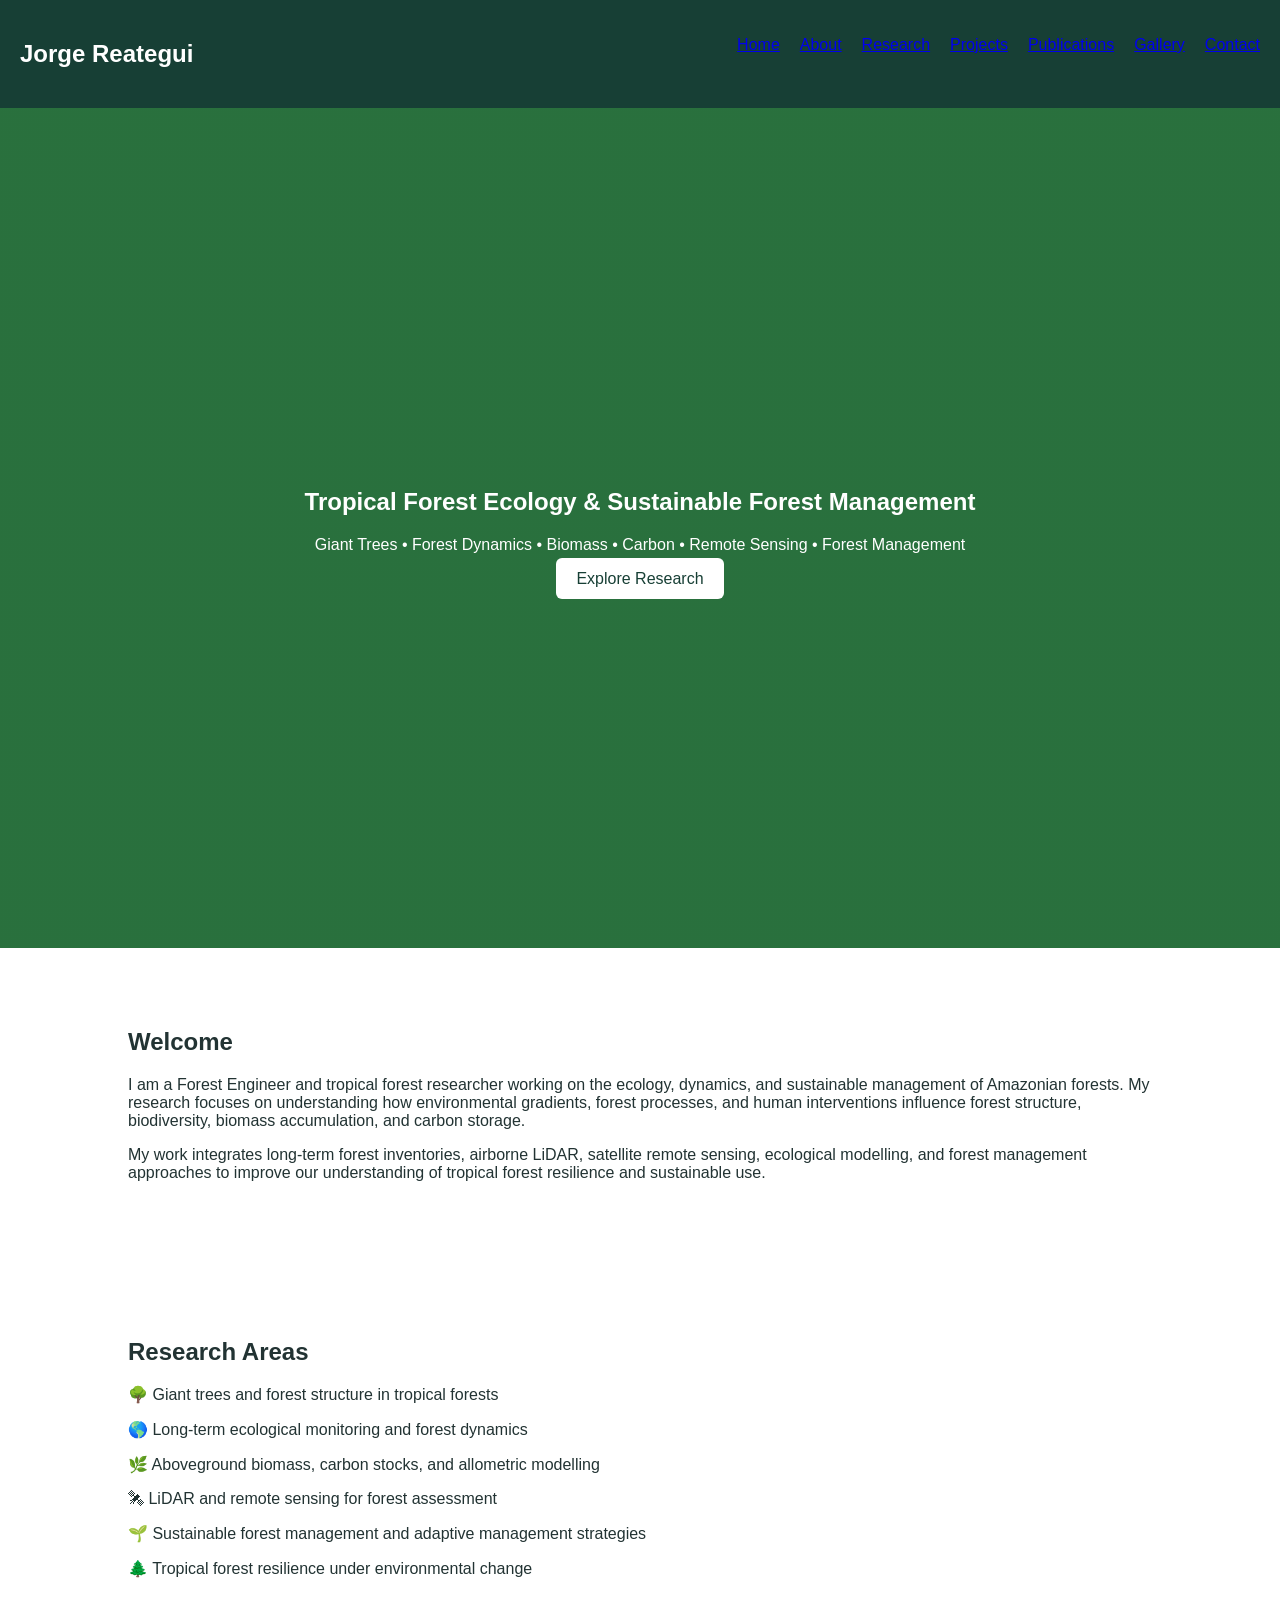
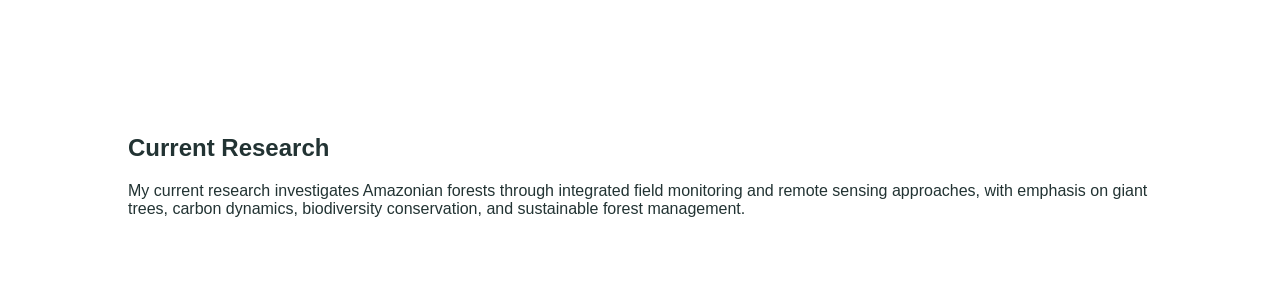
==== index.html @ a9cb4bea "Enhance index.html with new sections and content Updated the index.html file to include additional s" ====
<!DOCTYPE html>
<html>
<head>
<meta charset="utf-8">
<meta name="viewport" content="width=device-width,initial-scale=1">

<title>Jorge Reategui | Tropical Forest Ecology</title>

<link rel="stylesheet" href="css/style.css">

</head>

<body>

<header>
<nav>

<h2>Jorge Reategui</h2>

<ul>
<li><a href="#">Home</a></li>
<li><a href="about.html">About</a></li>
<li><a href="research.html">Research</a></li>
<li><a href="projects.html">Projects</a></li>
<li><a href="publications.html">Publications</a></li>
<li><a href="gallery.html">Gallery</a></li>
<li><a href="contact.html">Contact</a></li>
</ul>

</nav>
</header>


<section class="hero">

<div>

<h1>
Tropical Forest Ecology & Sustainable Forest Management
</h1>

<p>
Giant Trees • Forest Dynamics • Biomass • Carbon • Remote Sensing • Forest Management
</p>

<a class="btn" href="research.html">
Explore Research
</a>

</div>

</section>



<section>

<h2>Welcome</h2>

<p>
I am a Forest Engineer and tropical forest researcher working on the ecology,
dynamics, and sustainable management of Amazonian forests. My research focuses
on understanding how environmental gradients, forest processes, and human
interventions influence forest structure, biodiversity, biomass accumulation,
and carbon storage.
</p>


<p>
My work integrates long-term forest inventories, airborne LiDAR, satellite
remote sensing, ecological modelling, and forest management approaches to
improve our understanding of tropical forest resilience and sustainable use.
</p>

</section>



<section>

<h2>Research Areas</h2>

<p>
🌳 Giant trees and forest structure in tropical forests
</p>

<p>
🌎 Long-term ecological monitoring and forest dynamics
</p>

<p>
🌿 Aboveground biomass, carbon stocks, and allometric modelling
</p>

<p>
🛰 LiDAR and remote sensing for forest assessment
</p>

<p>
🌱 Sustainable forest management and adaptive management strategies
</p>

<p>
🌲 Tropical forest resilience under environmental change
</p>

</section>


<section>

<h2>Current Research</h2>

<p>
My current research investigates Amazonian forests through integrated field
monitoring and remote sensing approaches, with emphasis on giant trees,
carbon dynamics, biodiversity conservation, and sustainable forest management.
</p>

</section>



<script src="js/script.js"></script>

</body>
</html>
---- css/style.css ----
body{margin:0;font-family:Arial,sans-serif;color:#233}nav{display:flex;justify-content:space-between;padding:20px;background:#173F35;color:#fff}nav ul{display:flex;gap:20px;list-style:none}.hero{height:80vh;display:flex;align-items:center;justify-content:center;background:linear-gradient(rgba(0,0,0,.4),rgba(0,0,0,.4)),#4b6;color:#fff;text-align:center}.btn{background:#fff;color:#173F35;padding:12px 20px;text-decoration:none;border-radius:6px}section{padding:60px 10%}
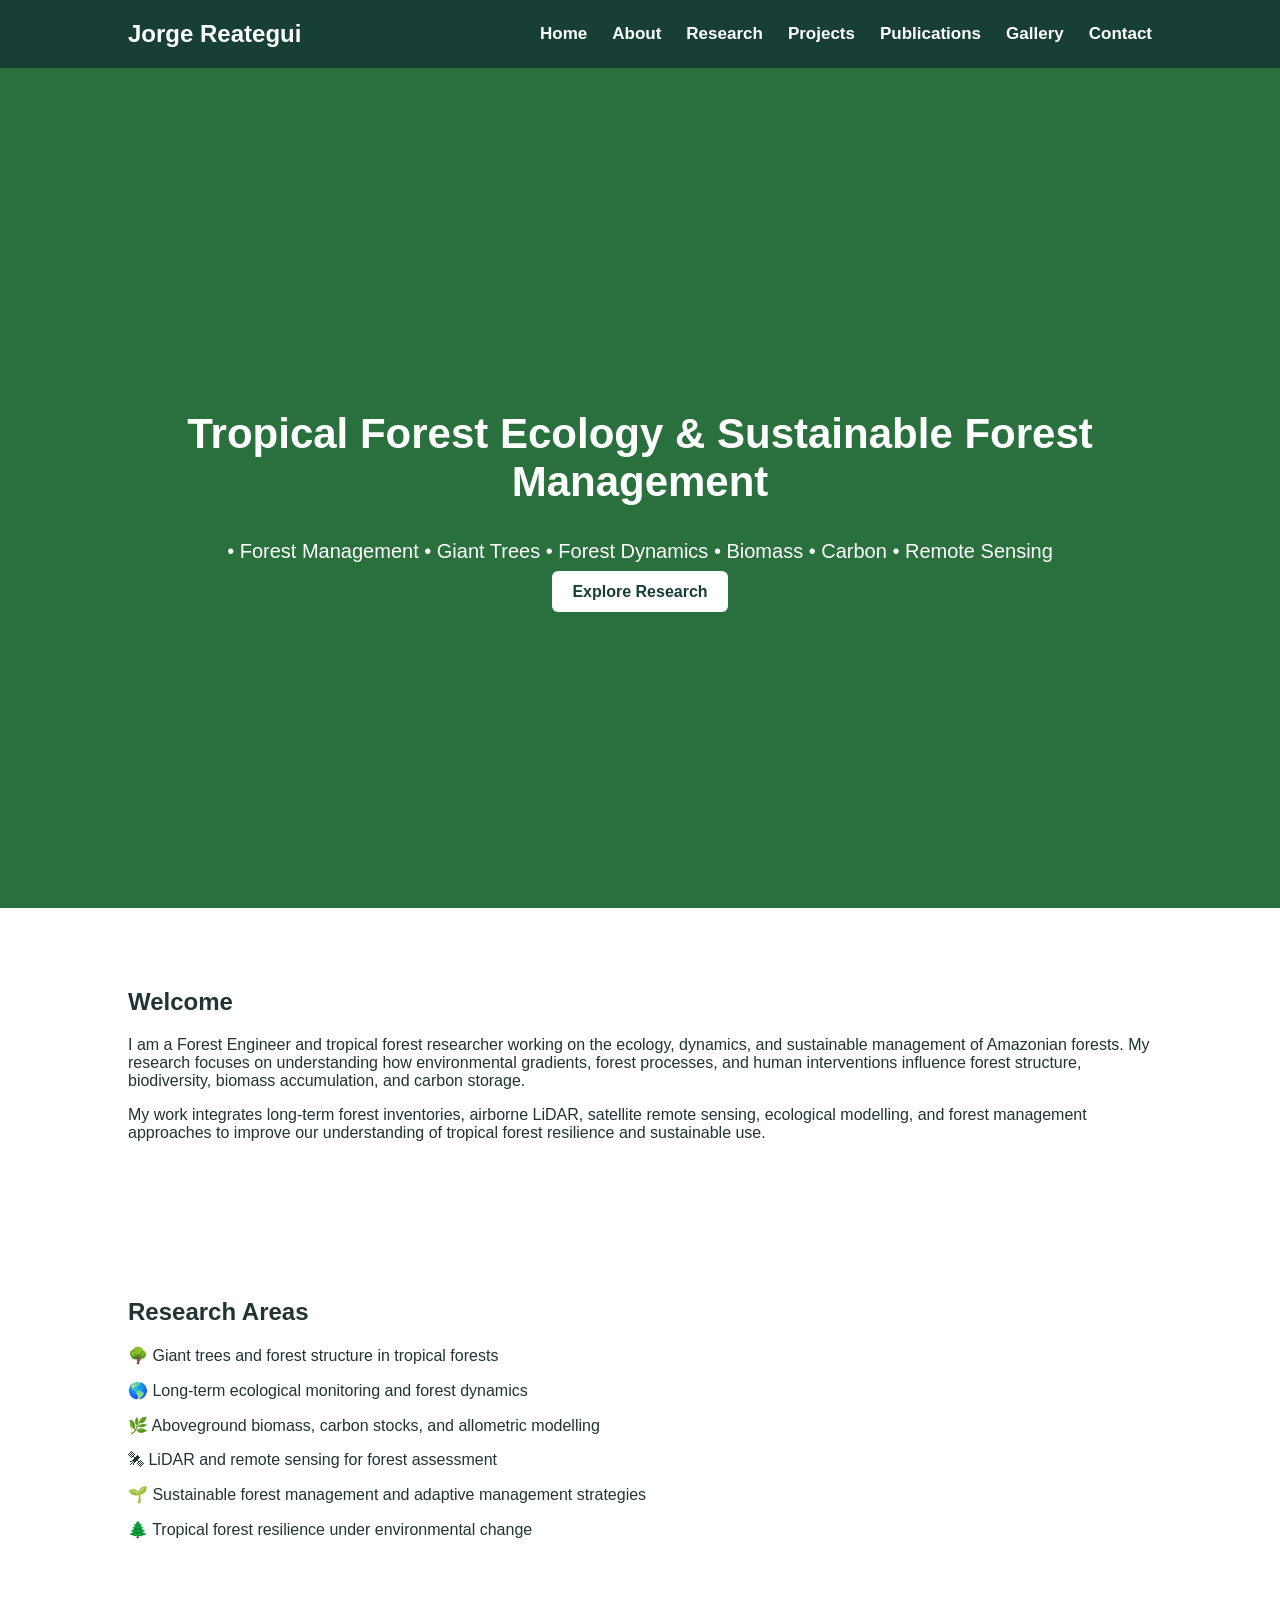
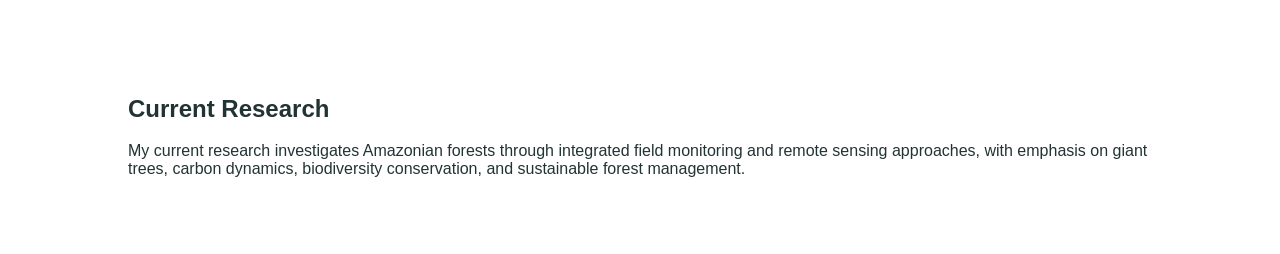
==== commit d7353860: "Rearrange bullet points in index.html" ====
--- a/index.html
+++ b/index.html
@@ -3,20 +3,13 @@
 <head>
 <meta charset="utf-8">
 <meta name="viewport" content="width=device-width,initial-scale=1">
-
 <title>Jorge Reategui | Tropical Forest Ecology</title>
-
 <link rel="stylesheet" href="css/style.css">
-
 </head>
-
 <body>
-
 <header>
 <nav>
-
 <h2>Jorge Reategui</h2>
-
 <ul>
 <li><a href="#">Home</a></li>
 <li><a href="about.html">About</a></li>
@@ -26,37 +19,24 @@
 <li><a href="gallery.html">Gallery</a></li>
 <li><a href="contact.html">Contact</a></li>
 </ul>
-
 </nav>
 </header>
-
-
 <section class="hero">
-
 <div>
-
 <h1>
 Tropical Forest Ecology & Sustainable Forest Management
 </h1>
-
 <p>
-Giant Trees • Forest Dynamics • Biomass • Carbon • Remote Sensing • Forest Management
+• Forest Management • Giant Trees • Forest Dynamics • Biomass • Carbon • Remote Sensing 
 </p>
-
 <a class="btn" href="research.html">
 Explore Research
 </a>
-
 </div>
-
 </section>
 
-
-
 <section>
-
 <h2>Welcome</h2>
-
 <p>
 I am a Forest Engineer and tropical forest researcher working on the ecology,
 dynamics, and sustainable management of Amazonian forests. My research focuses
@@ -65,58 +45,42 @@
 and carbon storage.
 </p>
 
-
 <p>
 My work integrates long-term forest inventories, airborne LiDAR, satellite
 remote sensing, ecological modelling, and forest management approaches to
 improve our understanding of tropical forest resilience and sustainable use.
 </p>
-
 </section>
 
-
-
 <section>
-
 <h2>Research Areas</h2>
-
 <p>
 🌳 Giant trees and forest structure in tropical forests
 </p>
-
 <p>
 🌎 Long-term ecological monitoring and forest dynamics
 </p>
-
 <p>
 🌿 Aboveground biomass, carbon stocks, and allometric modelling
 </p>
-
 <p>
 🛰 LiDAR and remote sensing for forest assessment
 </p>
-
 <p>
 🌱 Sustainable forest management and adaptive management strategies
 </p>
-
 <p>
 🌲 Tropical forest resilience under environmental change
 </p>
-
 </section>
 
-
 <section>
-
 <h2>Current Research</h2>
-
 <p>
 My current research investigates Amazonian forests through integrated field
 monitoring and remote sensing approaches, with emphasis on giant trees,
 carbon dynamics, biodiversity conservation, and sustainable forest management.
 </p>
-
 </section>
 
 
--- a/css/style.css
+++ b/css/style.css
@@ -1 +1,73 @@
-body{margin:0;font-family:Arial,sans-serif;color:#233}nav{display:flex;justify-content:space-between;padding:20px;background:#173F35;color:#fff}nav ul{display:flex;gap:20px;list-style:none}.hero{height:80vh;display:flex;align-items:center;justify-content:center;background:linear-gradient(rgba(0,0,0,.4),rgba(0,0,0,.4)),#4b6;color:#fff;text-align:center}.btn{background:#fff;color:#173F35;padding:12px 20px;text-decoration:none;border-radius:6px}section{padding:60px 10%}+body{
+    margin:0;
+    font-family:Arial,sans-serif;
+    color:#233;
+}
+
+nav{
+    display:flex;
+    justify-content:space-between;
+    align-items:center;
+    padding:20px 10%;
+    background:#173F35;
+    color:#fff;
+}
+
+nav h2{
+    margin:0;
+    color:#fff;
+}
+
+
+nav ul{
+    display:flex;
+    gap:25px;
+    list-style:none;
+    margin:0;
+    padding:0;
+}
+
+nav ul li a{
+    color:#ffffff;
+    text-decoration:none;
+    font-weight:600;
+    font-size:17px;
+}
+
+nav ul li a:hover{
+    color:#8fd694;
+}
+
+.hero{
+    height:80vh;
+    display:flex;
+    align-items:center;
+    justify-content:center;
+    background:
+    linear-gradient(rgba(0,0,0,.4),rgba(0,0,0,.4)),
+    #4b6;
+    color:#fff;
+    text-align:center;
+}
+
+.hero h1{
+    font-size:42px;
+}
+
+.hero p{
+    font-size:20px;
+}
+
+.btn{
+    background:#fff;
+    color:#173F35;
+    padding:12px 20px;
+    text-decoration:none;
+    border-radius:6px;
+    font-weight:bold;
+}
+
+
+section{
+    padding:60px 10%;
+}
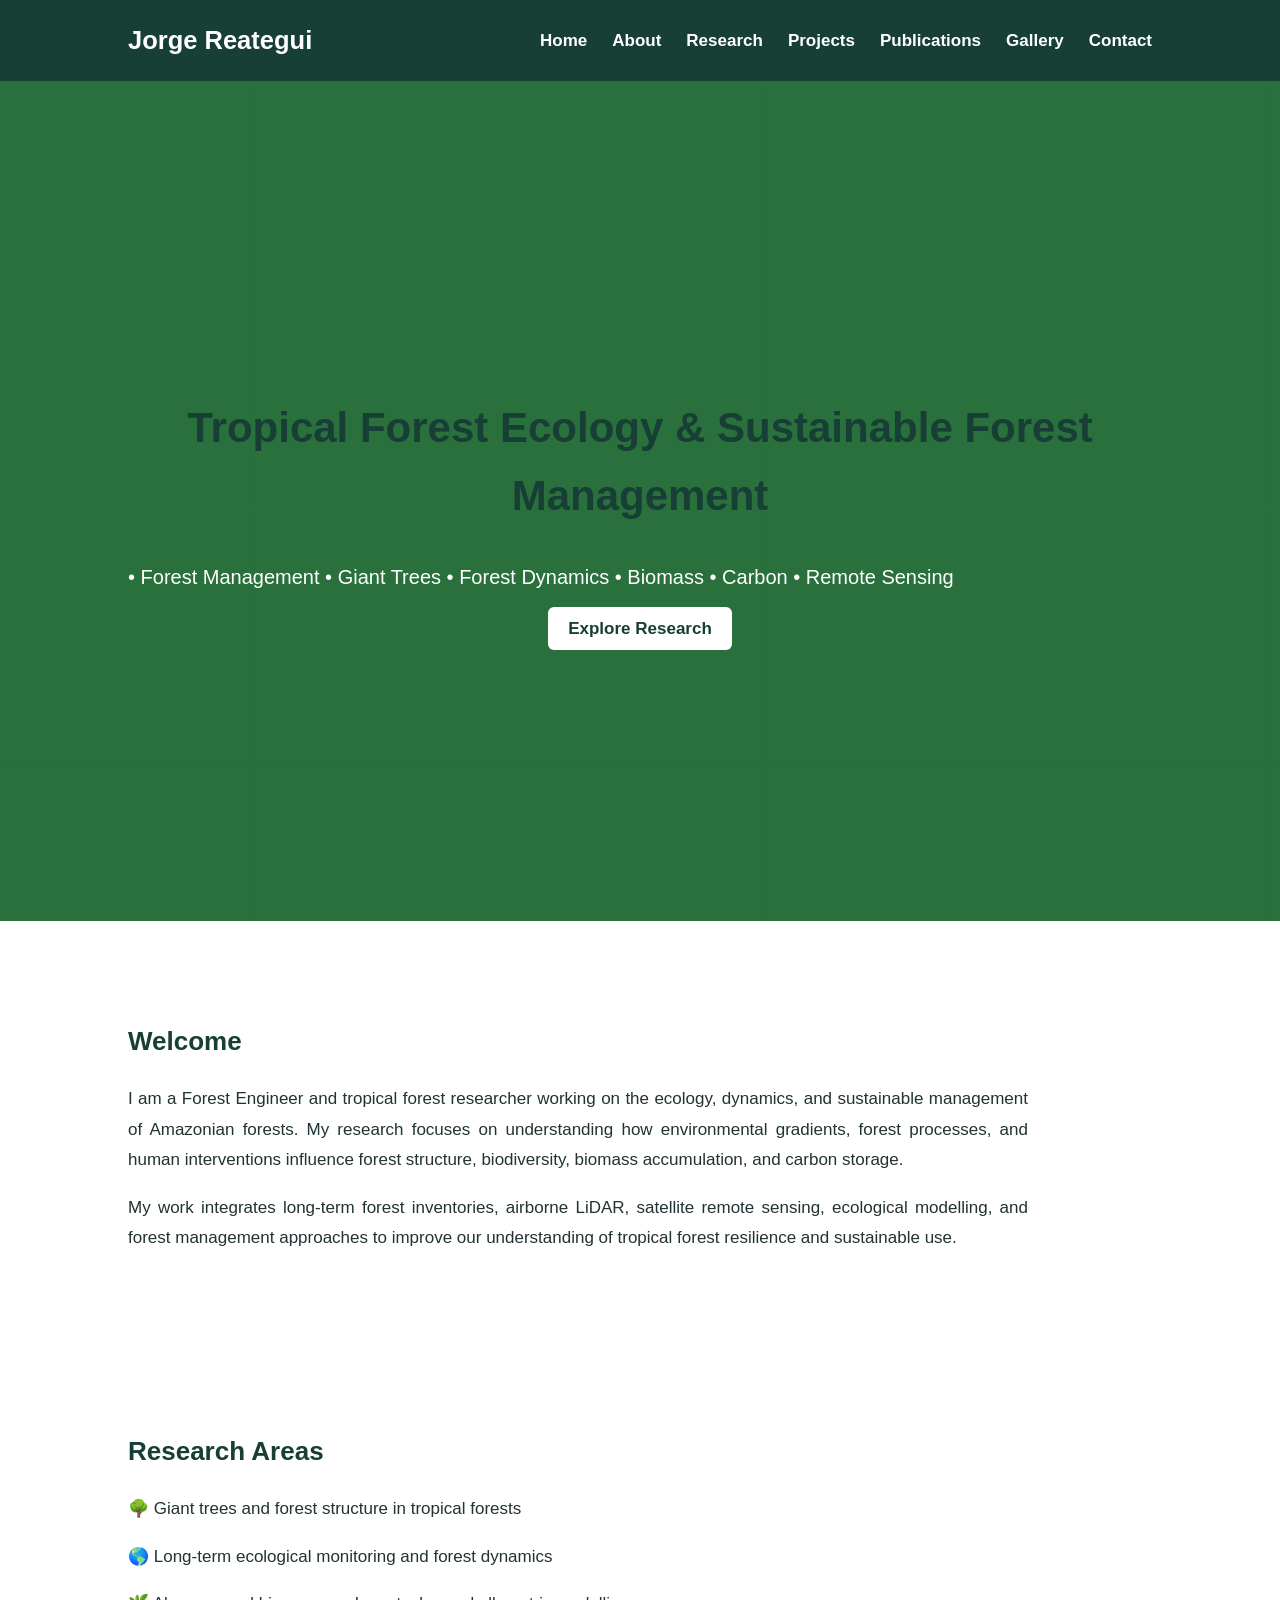
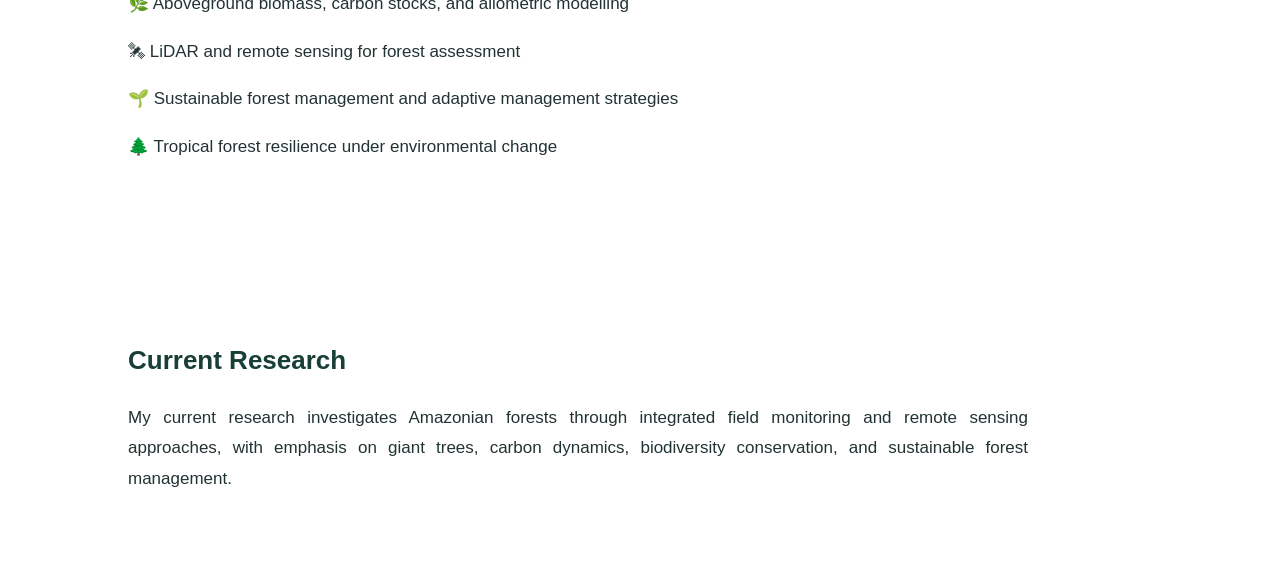
==== commit 55a17564: "Update title in index.html to include full name" ====
--- a/index.html
+++ b/index.html
@@ -3,7 +3,7 @@
 <head>
 <meta charset="utf-8">
 <meta name="viewport" content="width=device-width,initial-scale=1">
-<title>Jorge Reategui | Tropical Forest Ecology</title>
+<title>Jorge Luis Reategui-Betancourt | Tropical Forest Ecology</title>
 <link rel="stylesheet" href="css/style.css">
 </head>
 <body>
--- a/css/style.css
+++ b/css/style.css
@@ -1,7 +1,9 @@
 body{
     margin:0;
-    font-family:Arial,sans-serif;
+    font-family:"Arial", sans-serif;
     color:#233;
+    font-size:17px;
+    line-height:1.6;
 }
 
 nav{
@@ -66,8 +68,25 @@
     border-radius:6px;
     font-weight:bold;
 }
-
+section p {
+    text-align: justify;
+    line-height: 1.8;
+    max-width: 900px;
+}
 
 section{
     padding:60px 10%;
 }
+
+section h1{
+    font-size:36px;
+    color:#173F35;
+    margin-bottom:30px;
+}
+
+
+section h2{
+    font-size:26px;
+    color:#173F35;
+    margin-top:40px;
+}
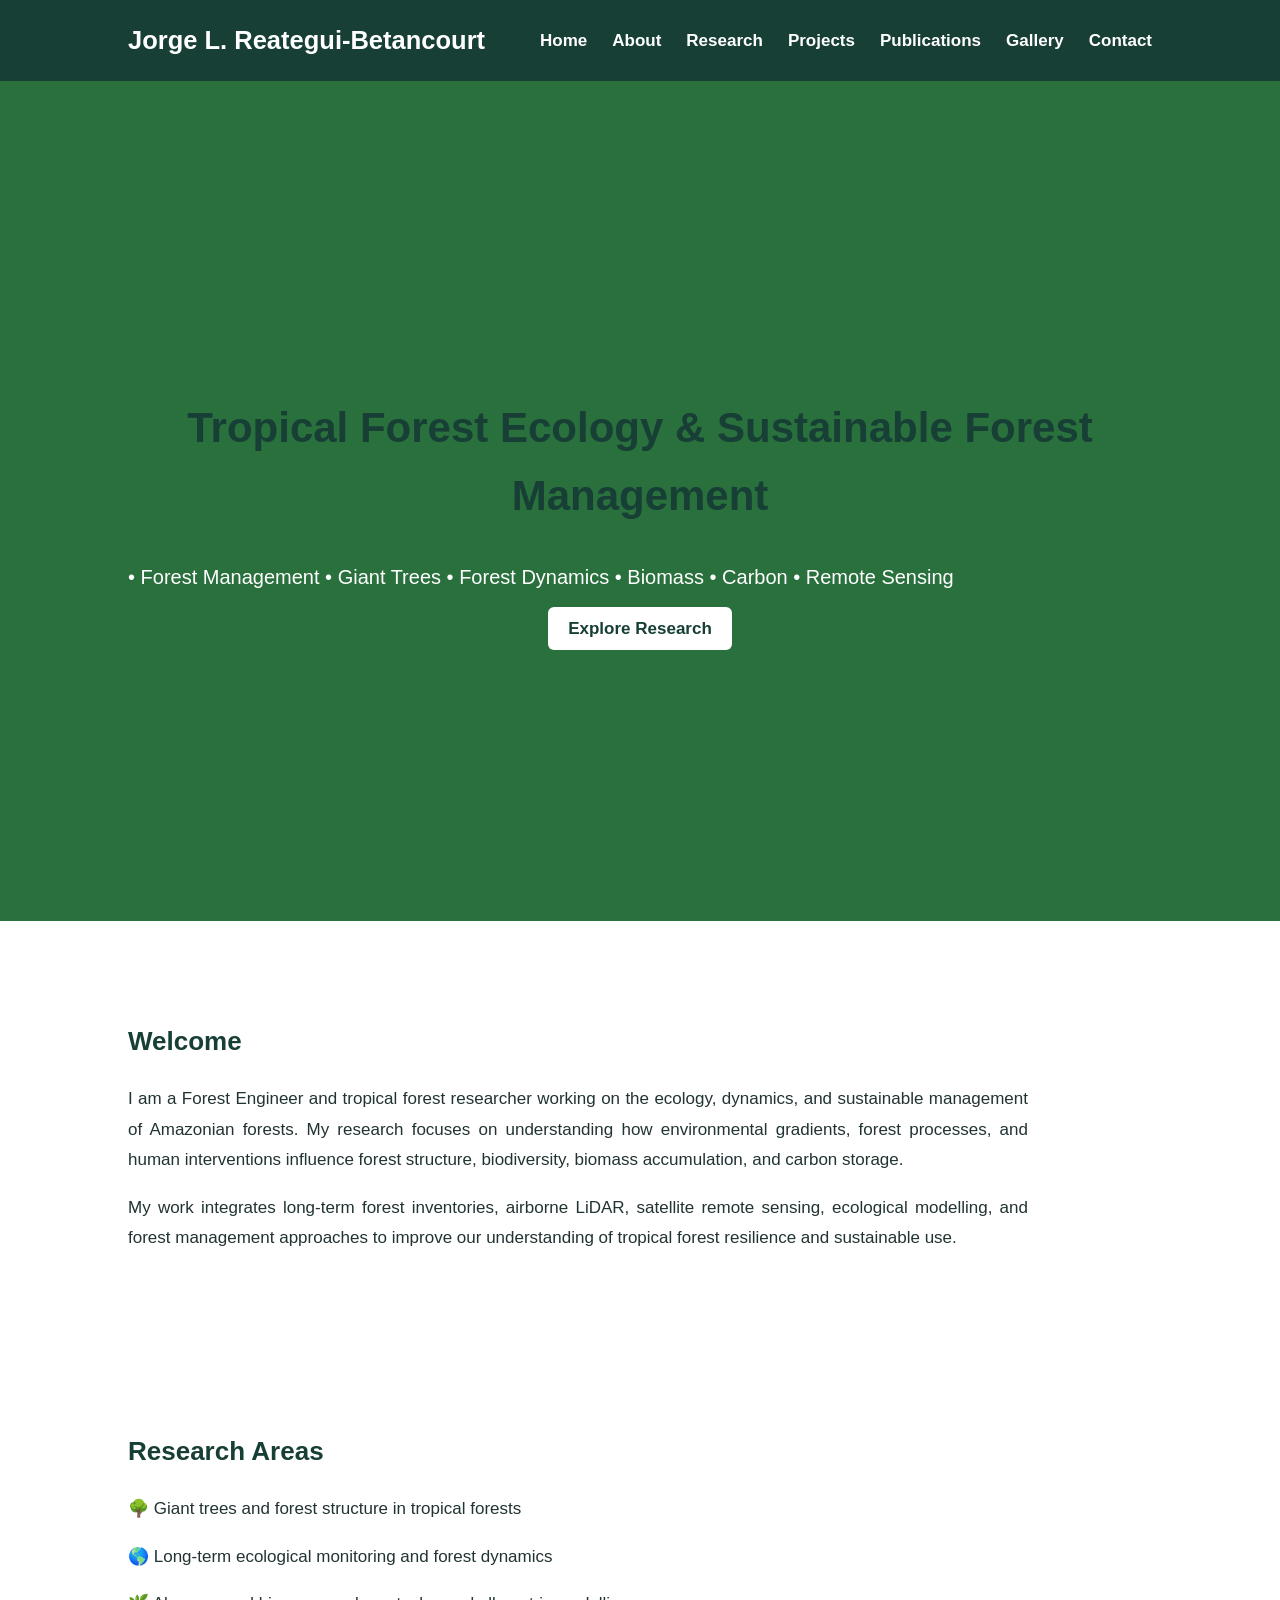
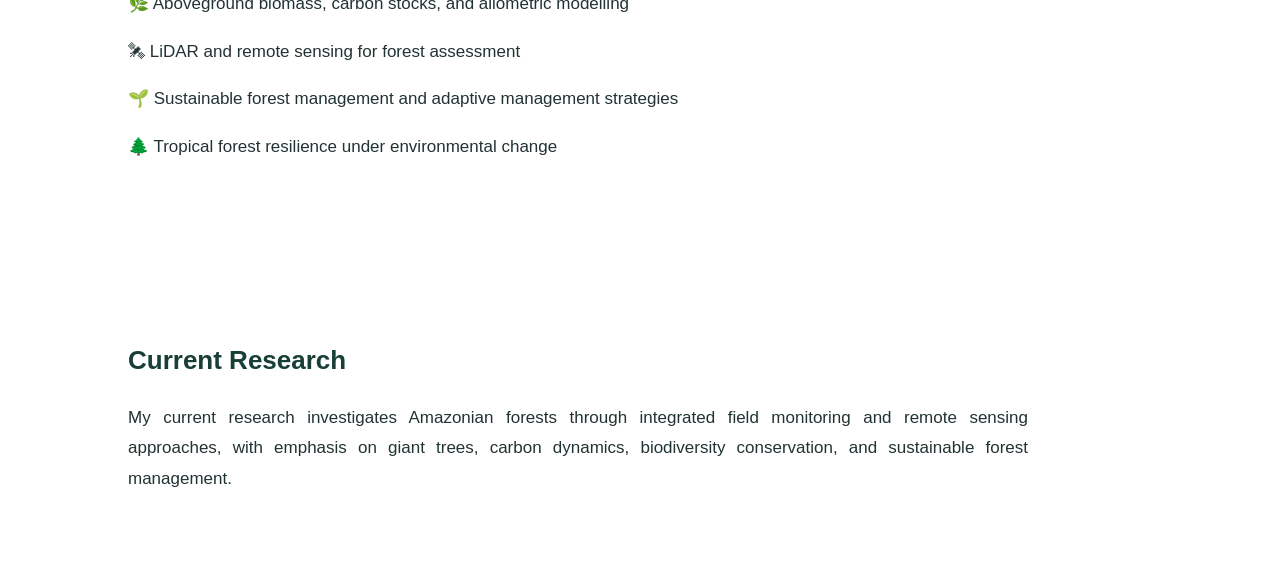
==== commit 9f2e858a: "Update index.html" ====
--- a/index.html
+++ b/index.html
@@ -3,13 +3,13 @@
 <head>
 <meta charset="utf-8">
 <meta name="viewport" content="width=device-width,initial-scale=1">
-<title>Jorge Luis Reategui-Betancourt | Tropical Forest Ecology</title>
+<title>Jorge L. Reategui-Betancourt | Tropical Forest Ecology</title>
 <link rel="stylesheet" href="css/style.css">
 </head>
 <body>
 <header>
 <nav>
-<h2>Jorge Reategui</h2>
+<h2>Jorge L. Reategui-Betancourt</h2>
 <ul>
 <li><a href="#">Home</a></li>
 <li><a href="about.html">About</a></li>
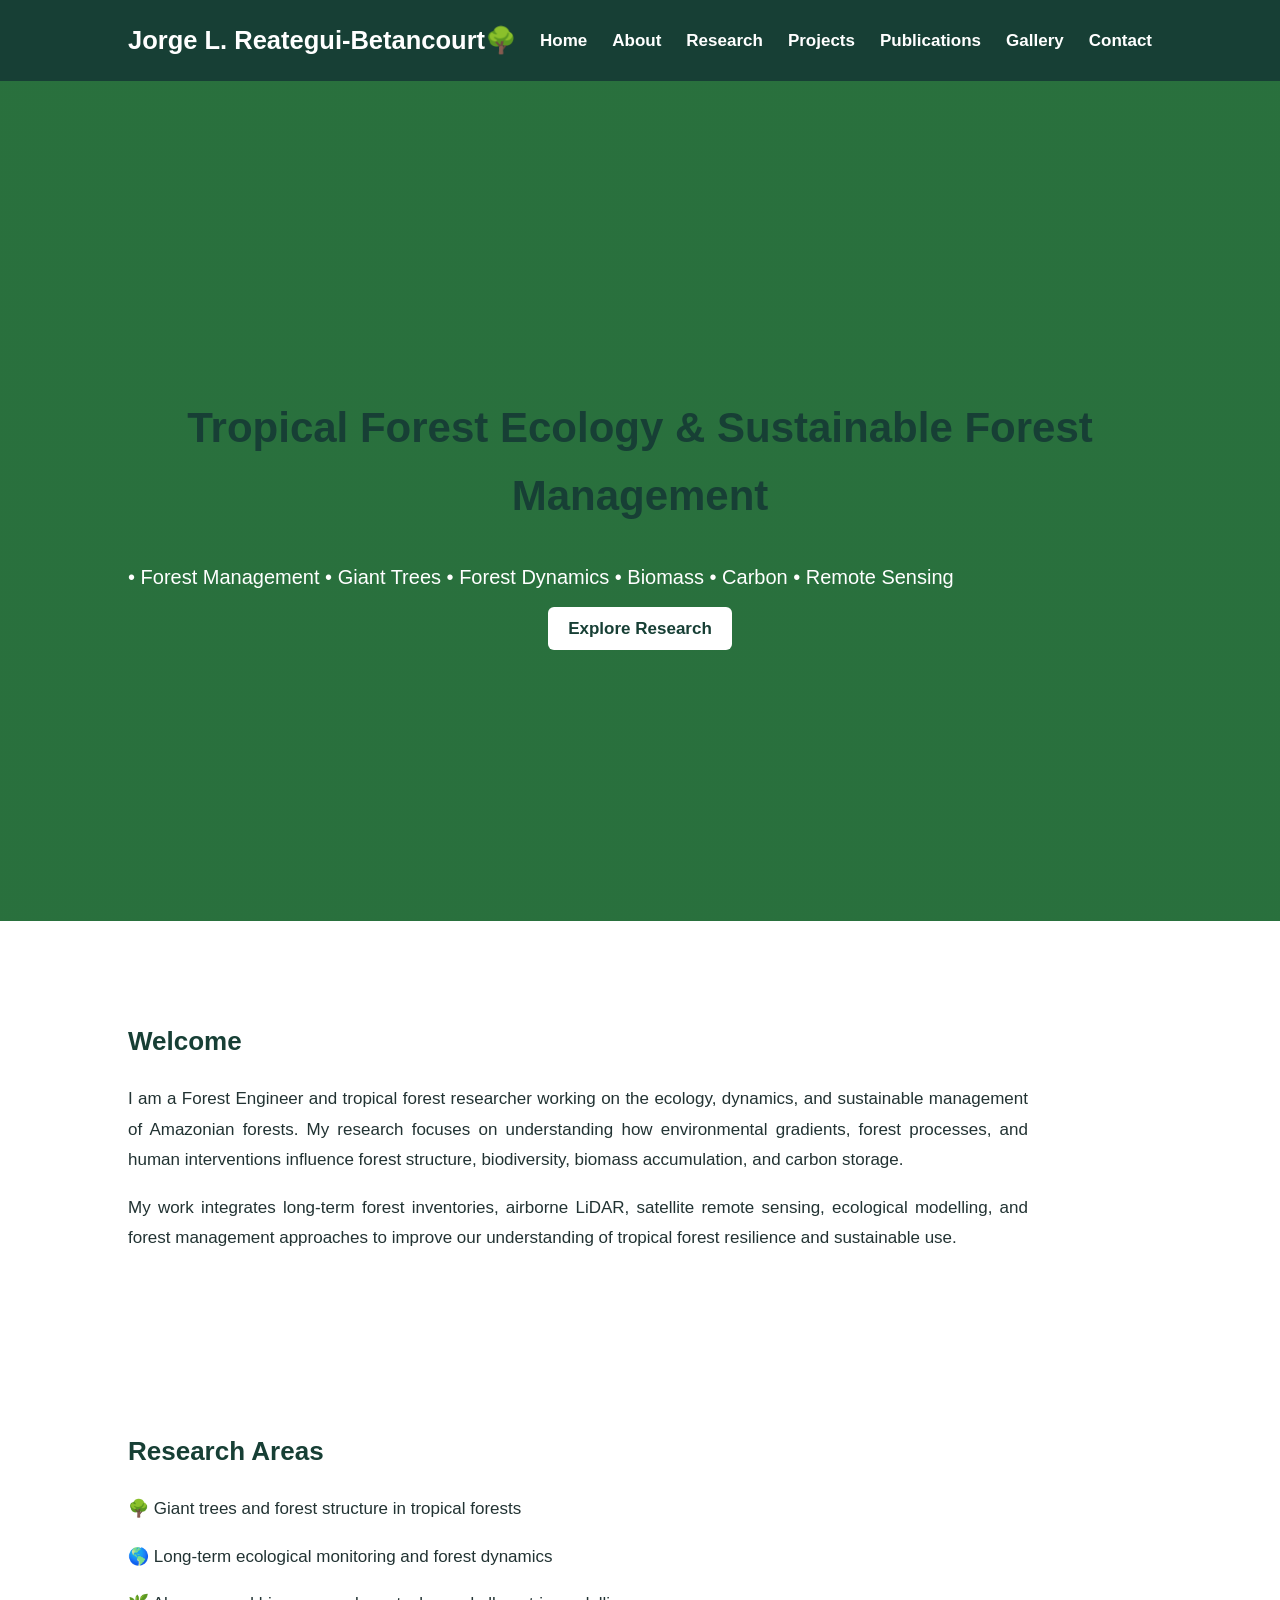
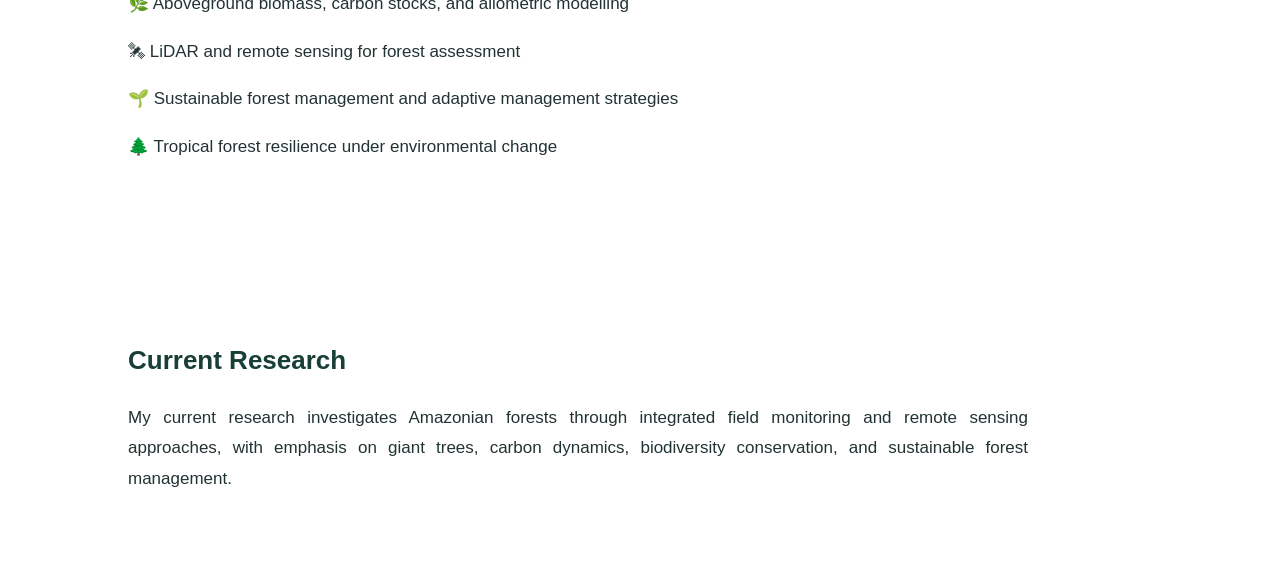
==== commit ba29495d: "Update index.html" ====
--- a/index.html
+++ b/index.html
@@ -9,7 +9,7 @@
 <body>
 <header>
 <nav>
-<h2>Jorge L. Reategui-Betancourt</h2>
+<h2>Jorge L. Reategui-Betancourt🌳</h2>
 <ul>
 <li><a href="#">Home</a></li>
 <li><a href="about.html">About</a></li>
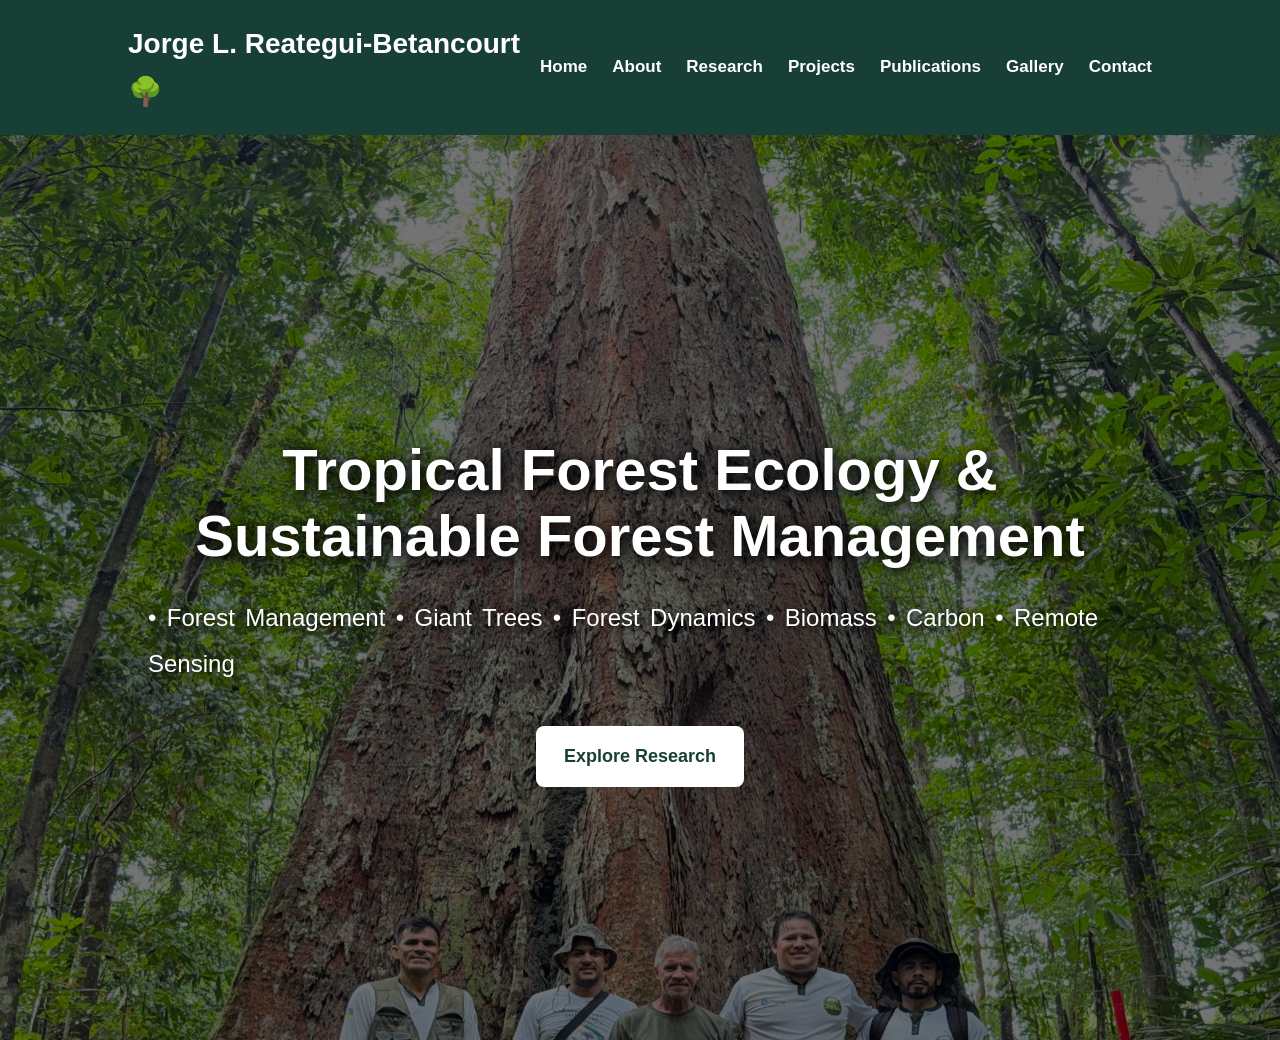
==== commit 8736e4fd: "Remove personal and research information from index.html Removed sections about personal introductio" ====
--- a/index.html
+++ b/index.html
@@ -35,52 +35,7 @@
 </div>
 </section>
 
-<section>
-<h2>Welcome</h2>
-<p>
-I am a Forest Engineer and tropical forest researcher working on the ecology,
-dynamics, and sustainable management of Amazonian forests. My research focuses
-on understanding how environmental gradients, forest processes, and human
-interventions influence forest structure, biodiversity, biomass accumulation,
-and carbon storage.
-</p>
 
-<p>
-My work integrates long-term forest inventories, airborne LiDAR, satellite
-remote sensing, ecological modelling, and forest management approaches to
-improve our understanding of tropical forest resilience and sustainable use.
-</p>
-</section>
-
-<section>
-<h2>Research Areas</h2>
-<p>
-🌳 Giant trees and forest structure in tropical forests
-</p>
-<p>
-🌎 Long-term ecological monitoring and forest dynamics
-</p>
-<p>
-🌿 Aboveground biomass, carbon stocks, and allometric modelling
-</p>
-<p>
-🛰 LiDAR and remote sensing for forest assessment
-</p>
-<p>
-🌱 Sustainable forest management and adaptive management strategies
-</p>
-<p>
-🌲 Tropical forest resilience under environmental change
-</p>
-</section>
-
-<section>
-<h2>Current Research</h2>
-<p>
-My current research investigates Amazonian forests through integrated field
-monitoring and remote sensing approaches, with emphasis on giant trees,
-carbon dynamics, biodiversity conservation, and sustainable forest management.
-</p>
 </section>
 
 
--- a/css/style.css
+++ b/css/style.css
@@ -1,10 +1,20 @@
+/* =====================================================
+   GENERAL
+===================================================== */
+
 body{
     margin:0;
-    font-family:"Arial", sans-serif;
+    font-family:Arial, Helvetica, sans-serif;
+    font-size:17px;
+    line-height:1.7;
     color:#233;
-    font-size:17px;
-    line-height:1.6;
-}
+    background:#ffffff;
+}
+
+
+/* =====================================================
+   NAVIGATION
+===================================================== */
 
 nav{
     display:flex;
@@ -12,14 +22,14 @@
     align-items:center;
     padding:20px 10%;
     background:#173F35;
-    color:#fff;
+    color:#ffffff;
 }
 
 nav h2{
     margin:0;
-    color:#fff;
-}
-
+    font-size:28px;
+    color:#ffffff;
+}
 
 nav ul{
     display:flex;
@@ -34,59 +44,277 @@
     text-decoration:none;
     font-weight:600;
     font-size:17px;
+    transition:0.3s ease;
 }
 
 nav ul li a:hover{
-    color:#8fd694;
-}
+    color:#9fd88f;
+}
+
+
+/* =====================================================
+   HERO
+===================================================== */
 
 .hero{
-    height:80vh;
+
+    height:85vh;
+
     display:flex;
+    justify-content:center;
     align-items:center;
+
+    background:
+    linear-gradient(
+        rgba(0,0,0,.55),
+        rgba(0,0,0,.55)
+    ),
+    url("../images/IMG_4850.jpg");
+
+    background-size:cover;
+
+    /* Ajuste se desejar mover a imagem */
+    background-position:center center;
+
+    background-repeat:no-repeat;
+
+    text-align:center;
+
+    color:#ffffff;
+
+}
+
+.hero div{
+
+    max-width:1100px;
+    padding:20px;
+
+}
+
+.hero h1{
+
+    font-size:58px;
+    font-weight:700;
+    line-height:1.15;
+
+    margin-bottom:25px;
+
+    color:#ffffff;
+
+    text-shadow:
+        3px 3px 12px rgba(0,0,0,.90),
+        0px 0px 20px rgba(0,0,0,.70);
+
+}
+
+.hero p{
+
+    font-size:24px;
+
+    margin-bottom:40px;
+
+    color:#ffffff;
+
+    text-shadow:
+        2px 2px 10px rgba(0,0,0,.90);
+
+}
+
+.btn{
+
+    display:inline-block;
+
+    background:#ffffff;
+
+    color:#173F35;
+
+    text-decoration:none;
+
+    padding:15px 28px;
+
+    border-radius:8px;
+
+    font-size:18px;
+
+    font-weight:bold;
+
+    transition:.3s;
+
+}
+
+.btn:hover{
+
+    background:#9fd88f;
+
+    transform:translateY(-2px);
+
+}
+
+
+/* =====================================================
+   CONTENT
+===================================================== */
+
+section{
+
+    padding:70px 10%;
+
+}
+
+section h1{
+
+    font-size:40px;
+
+    color:#173F35;
+
+    margin-bottom:25px;
+
+}
+
+section h2{
+
+    font-size:28px;
+
+    color:#173F35;
+
+    margin-top:45px;
+
+    margin-bottom:20px;
+
+}
+
+section p{
+
+    text-align:justify;
+
+    max-width:950px;
+
+    line-height:1.9;
+
+    margin-bottom:18px;
+
+}
+
+
+/* =====================================================
+   ABOUT IMAGES
+===================================================== */
+
+.about-images{
+
+    display:flex;
+
     justify-content:center;
-    background:
-    linear-gradient(rgba(0,0,0,.4),rgba(0,0,0,.4)),
-    #4b6;
-    color:#fff;
-    text-align:center;
-}
-
-.hero h1{
-    font-size:42px;
-}
-
-.hero p{
-    font-size:20px;
-}
-
-.btn{
-    background:#fff;
-    color:#173F35;
-    padding:12px 20px;
-    text-decoration:none;
-    border-radius:6px;
-    font-weight:bold;
-}
-section p {
-    text-align: justify;
-    line-height: 1.8;
-    max-width: 900px;
-}
-
-section{
-    padding:60px 10%;
-}
-
-section h1{
-    font-size:36px;
-    color:#173F35;
-    margin-bottom:30px;
-}
-
-
-section h2{
-    font-size:26px;
-    color:#173F35;
-    margin-top:40px;
-}
+
+    gap:35px;
+
+    flex-wrap:wrap;
+
+    margin:40px 0;
+
+}
+
+.about-images img{
+
+    width:420px;
+
+    max-width:100%;
+
+    border-radius:12px;
+
+    box-shadow:0 8px 20px rgba(0,0,0,.25);
+
+    transition:.3s;
+
+}
+
+.about-images img:hover{
+
+    transform:scale(1.02);
+
+}
+
+
+/* =====================================================
+   RESPONSIVE
+===================================================== */
+
+@media (max-width:900px){
+
+    nav{
+
+        flex-direction:column;
+
+        gap:20px;
+
+    }
+
+    nav ul{
+
+        flex-wrap:wrap;
+
+        justify-content:center;
+
+    }
+
+    .hero{
+
+        height:75vh;
+
+        padding:20px;
+
+    }
+
+    .hero h1{
+
+        font-size:38px;
+
+    }
+
+    .hero p{
+
+        font-size:19px;
+
+    }
+
+    .btn{
+
+        font-size:16px;
+
+        padding:12px 22px;
+
+    }
+
+    section{
+
+        padding:50px 8%;
+
+    }
+
+    section h1{
+
+        font-size:32px;
+
+    }
+
+    section h2{
+
+        font-size:24px;
+
+    }
+
+    .about-images{
+
+        flex-direction:column;
+
+        align-items:center;
+
+    }
+
+    .about-images img{
+
+        width:90%;
+
+    }
+
+}
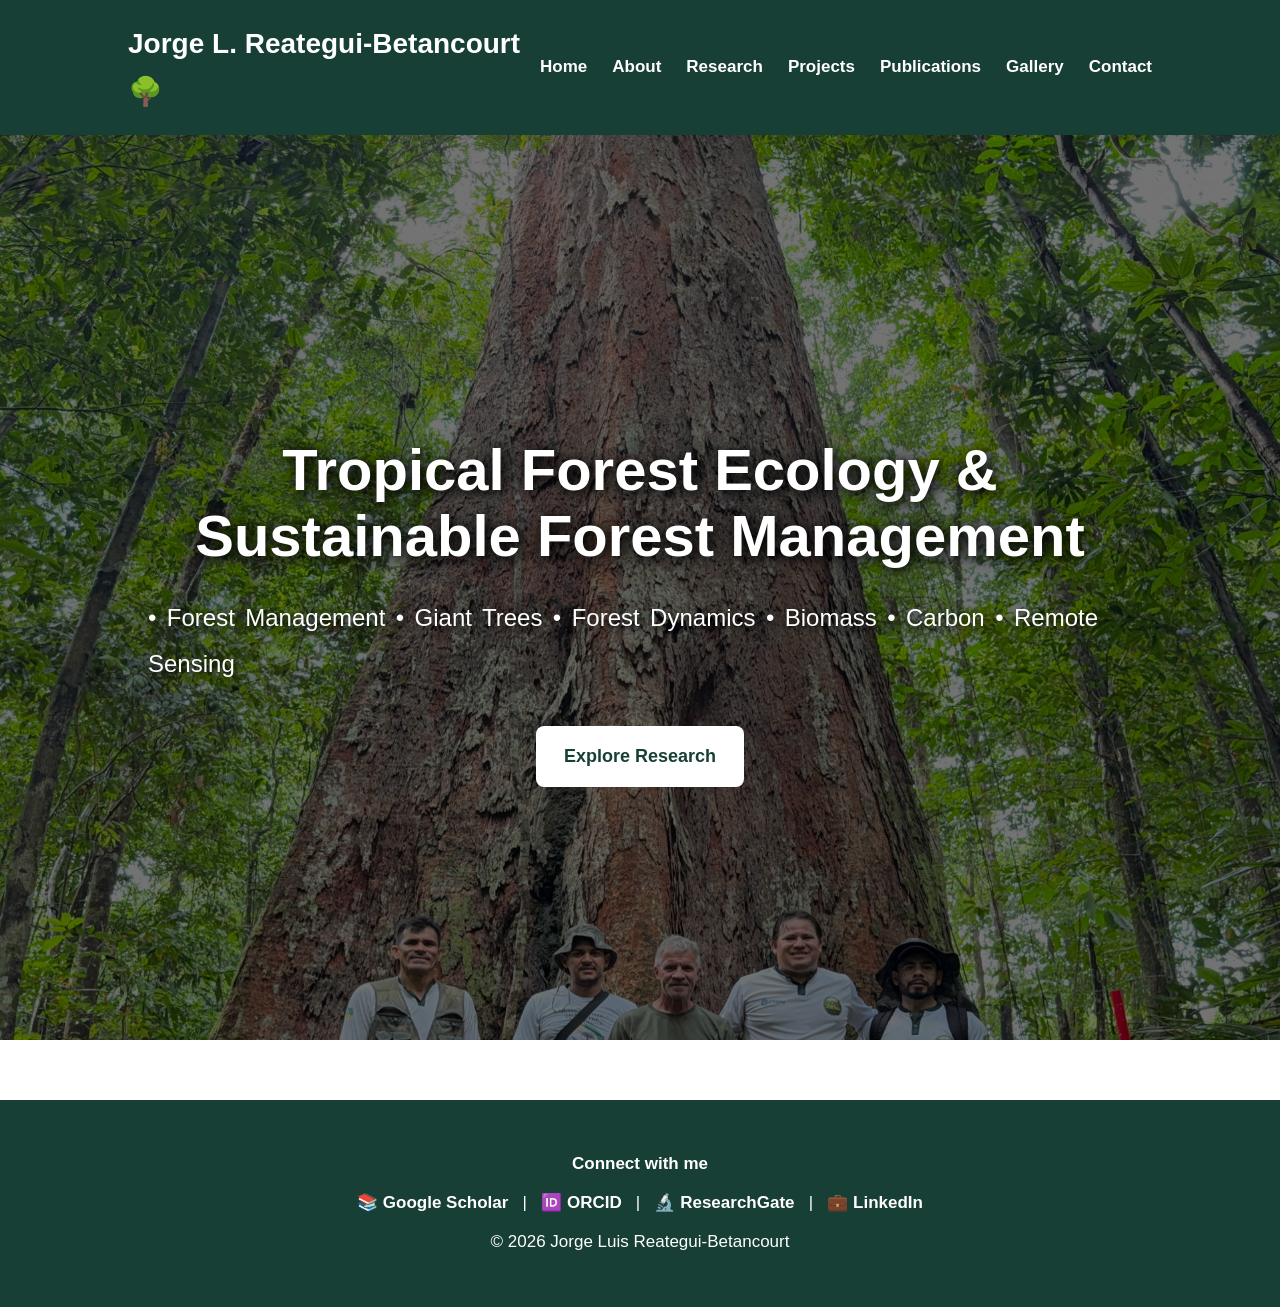
==== commit 8eda4c77: "Add footer section with links and copyright Added footer with social media links and copyright notic" ====
--- a/index.html
+++ b/index.html
@@ -38,7 +38,33 @@
 
 </section>
 
+<footer>
 
+<p><strong>Connect with me</strong></p>
+
+<p>
+
+<a href="https://scholar.google.com/citations?user=9z3bAhwAAAAJ&hl=pt-BR&oi=ao" target="_blank">📚 Google Scholar</a>
+
+&nbsp;&nbsp;|&nbsp;&nbsp;
+
+<a href="https://orcid.org/0000-0002-1999-3001" target="_blank">🆔 ORCID</a>
+
+&nbsp;&nbsp;|&nbsp;&nbsp;
+
+<a href="https://www.researchgate.net/profile/Jorge-Reategui-Betancourt" target="_blank">🔬 ResearchGate</a>
+
+&nbsp;&nbsp;|&nbsp;&nbsp;
+
+<a href="https://www.linkedin.com/in/jorge-luis-reategui-betancourt-003539169/" target="_blank">💼 LinkedIn</a>
+
+</p>
+
+<p>
+© 2026 Jorge Luis Reategui-Betancourt
+</p>
+
+</footer>
 
 <script src="js/script.js"></script>
 
--- a/css/style.css
+++ b/css/style.css
@@ -318,3 +318,31 @@
     }
 
 }
+/* =====================================================
+   FOOTER
+===================================================== */
+
+footer{
+    background:#173F35;
+    color:#ffffff;
+    text-align:center;
+    padding:40px 10%;
+    margin-top:60px;
+}
+
+footer p{
+    text-align:center;
+    margin:10px 0;
+    max-width:none;
+}
+
+footer a{
+    color:#ffffff;
+    text-decoration:none;
+    font-weight:600;
+    transition:0.3s;
+}
+
+footer a:hover{
+    color:#9fd88f;
+}
